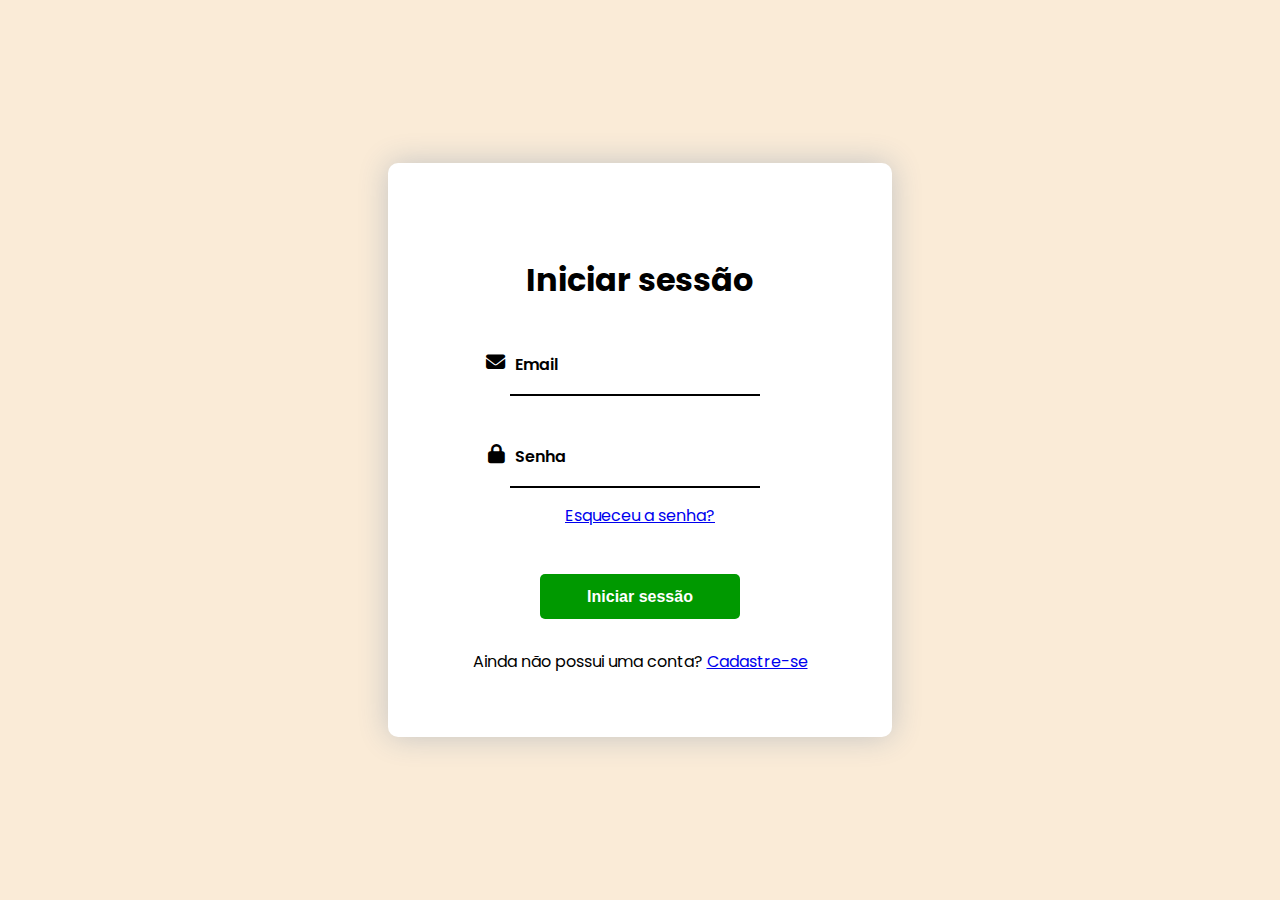
==== Frontend/Login/index.html @ 7a9dc2ae "reorganizaçao dos componentes do front" ====
<!DOCTYPE html>
<html>
    <head>
        <meta charset="utf-8">
        <title>Entrar</title>
        <link rel="stylesheet" href="style.css">

        <link rel="stylesheet" href="https://cdnjs.cloudflare.com/ajax/libs/font-awesome/6.4.0/css/all.min.css">

        <link rel="preconnect" href="https://fonts.googleapis.com">
        <link rel="preconnect" href="https://fonts.gstatic.com" crossorigin>
        <link href="https://fonts.googleapis.com/css2?family=Kdam+Thmor+Pro&family=Poppins:wght@300&display=swap" rel="stylesheet">
    </head>

    <body>
        <main>
            <div class="login">
                <h1>Iniciar sessão</h1>
                <form>
                    
                    <div class="contendo-input">
                     <span class="icone"><i class="fa-solid fa-envelope"></i></span>
                     <input type="email" required>
                     <label>Email</label>
                    </div>
                    
                    <div class="contendo-input">
                     <span class="icone"><i class="fa-solid fa-lock"></i></span>
                     <input type="password" required>
                     <label>Senha</label>
                    </div>

                    <p class="esqueceu-senha"><a class="esqueceu-senha" href="#">Esqueceu a senha?</a></p>

                    <button class="btn">Iniciar sessão</button>
                </form>
                <p class="cadastrar">Ainda não possui uma conta? <a href="Sign-up/Sign_up.html" target="_blank">Cadastre-se</a></p>
            </div>
        </main>
        
    </body>
</html>
---- Frontend/Login/style.css ----
body {
    display: flex;
    justify-content: center;
    align-items: center;
    height: 100vh;
    margin: 0;
    background-color: antiquewhite;
    font-family: 'Poppins', sans-serif;
}

.login {
    width: 500px;
    height: 500px;
    padding-top: 70px;
    background-color: #fff;
    border: 2px solid rgba(255, 255, 255, .5);
    border-radius: 10px;
    box-shadow: 0 0 30px #c3c3c3;
    text-align: center;
    margin: auto;
}

.contendo-input {
    position: relative;
    width: 250px;
    height: 60px;
    border-bottom: 2px solid #000;
    margin: 30px 120px;
}

.contendo-input label {
    position: absolute;
    top: 50%;
    left: 5px;
    transform: translateY(-50%);
    font-size: 1em;
    font-weight: 600;
    pointer-events: none;
    transition: .5s;
    color: #000;
}

.contendo-input input:focus~label,
.contendo-input input:valid~label {
    top: 25px;
}

.contendo-input input {
    width: 100%;
    height: 100%;
    margin-top: 20px;
    background: transparent;
    border: none;
    outline: none;
    font-size: 1em;
    font-weight: 400;
    color: #000;
    padding: 0 35px 0 5px;
}

.contendo-input .icone {
    position: absolute;
    right: 255px;
    font-size: 1.2em;
    color:#000;
    line-height: 57px;
}

.esqueceu-senha {
    margin-top: -15px;
}

.btn {
    width: 200px;
    height: 45px;
    margin-top: 30px;
    border: none;
    outline: none;
    border-radius: 5px;
    cursor: pointer;
    font-size: 1em;
    font-weight: bold;
    background-color: #090f;
    color: #fff;
    }

    .cadastrar {
        margin-top: 30px;
    }
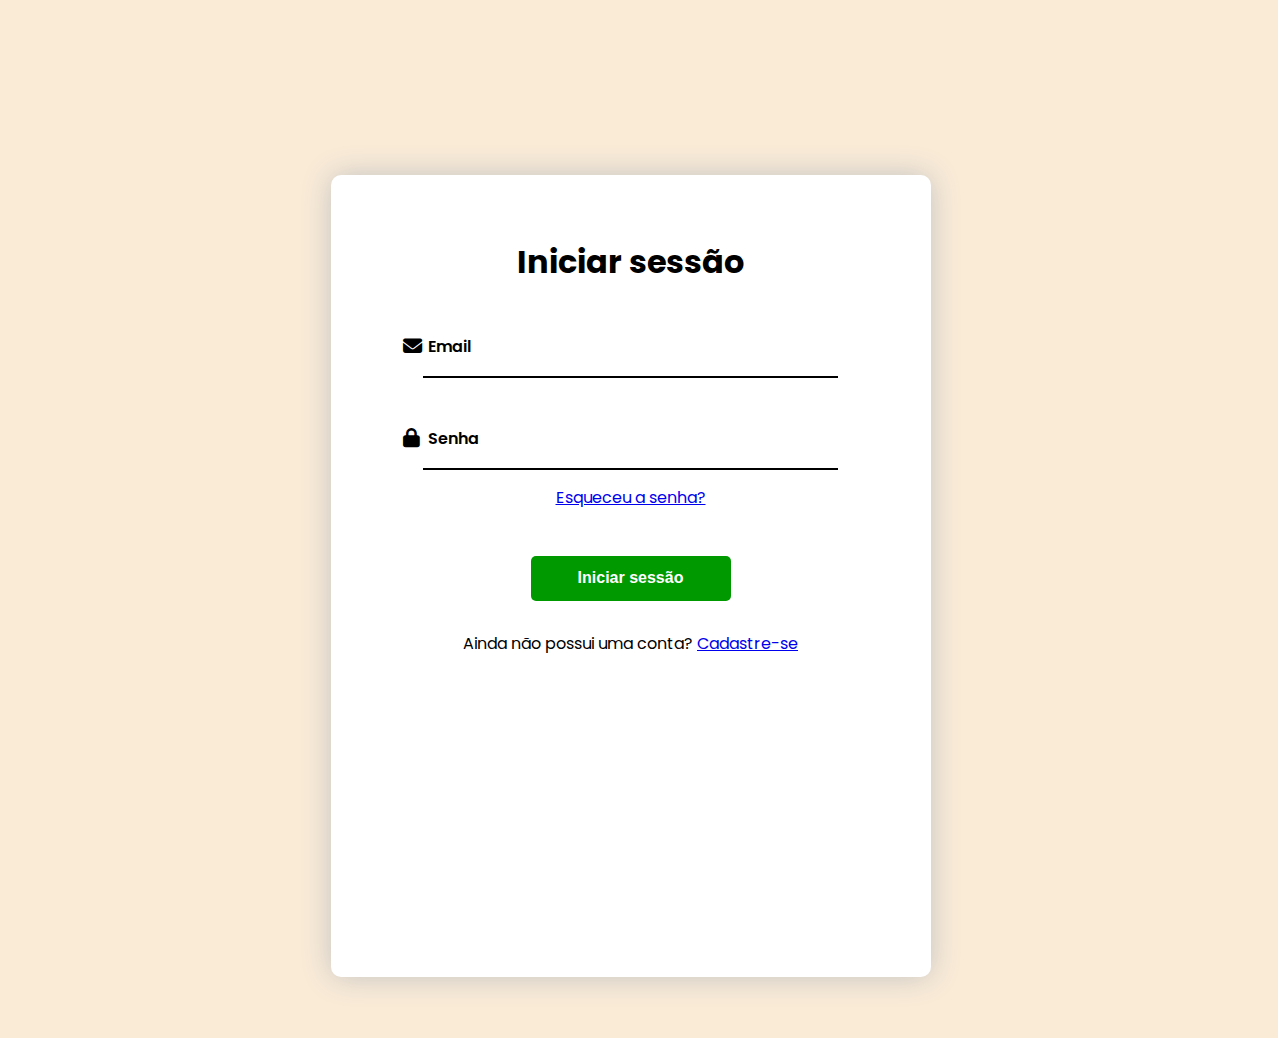
==== commit ff1ae52b: "tela cadastro de usuarios" ====
--- a/Frontend/Login/index.html
+++ b/Frontend/Login/index.html
@@ -2,7 +2,10 @@
 <html>
     <head>
         <meta charset="utf-8">
+        <meta name="viewport" content="width=device-width, initial-scale=1.0">
+
         <title>Entrar</title>
+        
         <link rel="stylesheet" href="style.css">
 
         <link rel="stylesheet" href="https://cdnjs.cloudflare.com/ajax/libs/font-awesome/6.4.0/css/all.min.css">
@@ -16,27 +19,28 @@
         <main>
             <div class="login">
                 <h1>Iniciar sessão</h1>
-                <form>
-                    
+
+                <form id="formulario">
                     <div class="contendo-input">
                      <span class="icone"><i class="fa-solid fa-envelope"></i></span>
-                     <input type="email" required>
+                     <input type="email" id="email" required>
                      <label>Email</label>
                     </div>
                     
                     <div class="contendo-input">
                      <span class="icone"><i class="fa-solid fa-lock"></i></span>
-                     <input type="password" required>
+                     <input type="password" id="senha" required autocomplete="current-password">
                      <label>Senha</label>
                     </div>
 
                     <p class="esqueceu-senha"><a class="esqueceu-senha" href="#">Esqueceu a senha?</a></p>
 
-                    <button class="btn">Iniciar sessão</button>
+                    <button class="btn" type="submit">Iniciar sessão</button>
                 </form>
-                <p class="cadastrar">Ainda não possui uma conta? <a href="Sign-up/Sign_up.html" target="_blank">Cadastre-se</a></p>
+
+                 <p class="cadastrar">Ainda não possui uma conta? <a href="../Sign-up/index.html" target="_self">Cadastre-se</a></p>
             </div>
         </main>
-        
+        <script src="script.js"></script>
     </body>
 </html>
--- a/Frontend/Login/style.css
+++ b/Frontend/Login/style.css
@@ -1,32 +1,34 @@
-
+main {
+    width: 102.5%;
+    height: 100vh;
+    margin: -2%;
+    padding-top: 5%;
+    padding-bottom: 7.3%;
+    background-color: antiquewhite;
+}
 body {
-    display: flex;
-    justify-content: center;
-    align-items: center;
-    height: 100vh;
-    margin: 0;
-    background-color: antiquewhite;
-    font-family: 'Poppins', sans-serif;
+    overflow-y: hidden; 
 }
 
 .login {
-    width: 500px;
-    height: 500px;
-    padding-top: 70px;
+    width: 40%;
+    height: 80%;
+    margin: 10% auto;
+    padding: 3%;
     background-color: #fff;
     border: 2px solid rgba(255, 255, 255, .5);
     border-radius: 10px;
     box-shadow: 0 0 30px #c3c3c3;
+    font-family: 'Poppins', sans-serif;
     text-align: center;
-    margin: auto;
 }
 
 .contendo-input {
     position: relative;
-    width: 250px;
+    width: 80%; 
     height: 60px;
     border-bottom: 2px solid #000;
-    margin: 30px 120px;
+    margin: 30px auto; 
 }
 
 .contendo-input label {
@@ -61,10 +63,11 @@
 
 .contendo-input .icone {
     position: absolute;
-    right: 255px;
+    left: -20px; 
+    top: 50%;
+    transform: translateY(-50%);
     font-size: 1.2em;
-    color:#000;
-    line-height: 57px;
+    color: #000;
 }
 
 .esqueceu-senha {
@@ -83,8 +86,8 @@
     font-weight: bold;
     background-color: #090f;
     color: #fff;
-    }
+}
 
-    .cadastrar {
-        margin-top: 30px;
-    }
+.cadastrar {
+    margin-top: 30px;
+}
